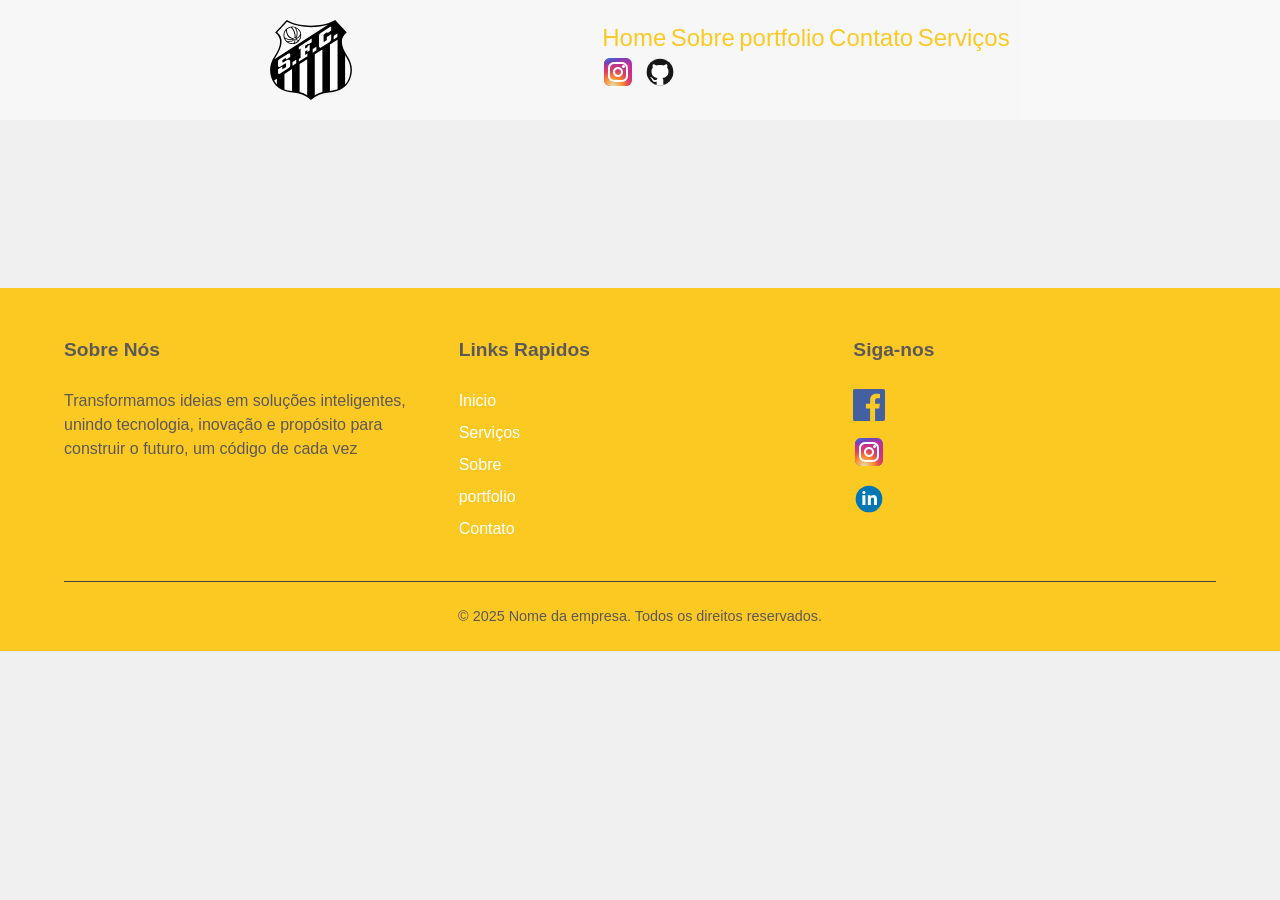
==== contato.html @ b66e67e5 "atulizando o projeto" ====
<!DOCTYPE html>
<html lang="pt-BR">
<head>
    <meta charset="UTF-8">
    <meta name="viewport" content="width=device-width, initial-scale=1.0">
    <title>Contato</title>
    <link rel="stylesheet" href="css/style.css">
</head>
<body>
    <header>
        <img src="img/logo.svg" alt="Logo da pagina" class="logo">
         <input type="checkbox" id="menu-toggle" class="menu-toggle">
        <label for="menu-toggle" class="menu-icon">
            <div class="linha-menu-top"></div>
            <div class="linha-menu-center"></div>
            <div class="linha-menu-bottom"></div>


        </label>

        <nav class="navbar-desktop">
            <a href="index.html">Home</a>
            <a href="sobre.html">Sobre</a>
            <a href="portfolio.html">portfolio</a>
            <a href="contato.html">Contato</a>
            <a href="servicos.html">Serviços</a>
            <ul>
                <li>
                    <a href="https://instagram.com/thurflx.sts"><img src="img/insta.svg" alt="" class="redes"></a>
                </li>
                <li>
                    <a href="https://github.com/thurflx213"><img src="img/git.svg" alt="link git" class="redes"></a>
                </li>
            </ul>
        </nav>
    
    </header>
    <main>
        <section class="cards">
            <h2 class="section-tit"></h2>
 
        </section>
     </main>
     <footer class="main-footer">
         <div class="footer-container">
           <div class="footer-colunas">
             <div class="footer-coluna">
                 <h4>Sobre Nós</h4>
                 <p>Transformamos ideias em soluções inteligentes, unindo tecnologia, inovação e propósito para construir o futuro, um código de cada vez </p>
                 
 
             </div>
 
             <div class="footer-coluna">
                 <h4>Links Rapidos</h4>
                 <ul>
                     <li> <a href="index.html">Inicio</a></li>
                     <li> <a href="servicos.html">Serviços</a></li>
                     <li> <a href="sobre.html">Sobre</a></li>
                     <li> <a href="portfolio.html">portfolio</a></li>
                     <li> <a href="contato.html">Contato</a></li>
                 </ul>
             </div>
             <div class="footer-coluna">
                 <h4>Siga-nos</h4>
                 <ul>
                     <li> <a href="#"><img src="img/face.svg" alt="" class="redes"></a></li>
                     <li> <a href="#"><img src="img/insta.svg" alt="" class="redes"></a></li>
                     <li> <a href="#"><img src="img/linke.svg" alt="" class="redes"></a></li>
                 </ul>
             </div>
            </div>
            <div class="footer-bottom">
                <p>&copy; 2025 Nome da empresa.
                 Todos os direitos reservados.</p>
            </div>
         </div>
     </footer>
</body>
</html>
---- css/style.css ----
@import url("variaveis.css");
@import url("base.css");
@import url("header.css");
@import url("mobile.css");
@import url("animar.css");
@import url("footer.css");
@import url("hero.css");
@import url("cards.css");
@import url("testemunho.css");
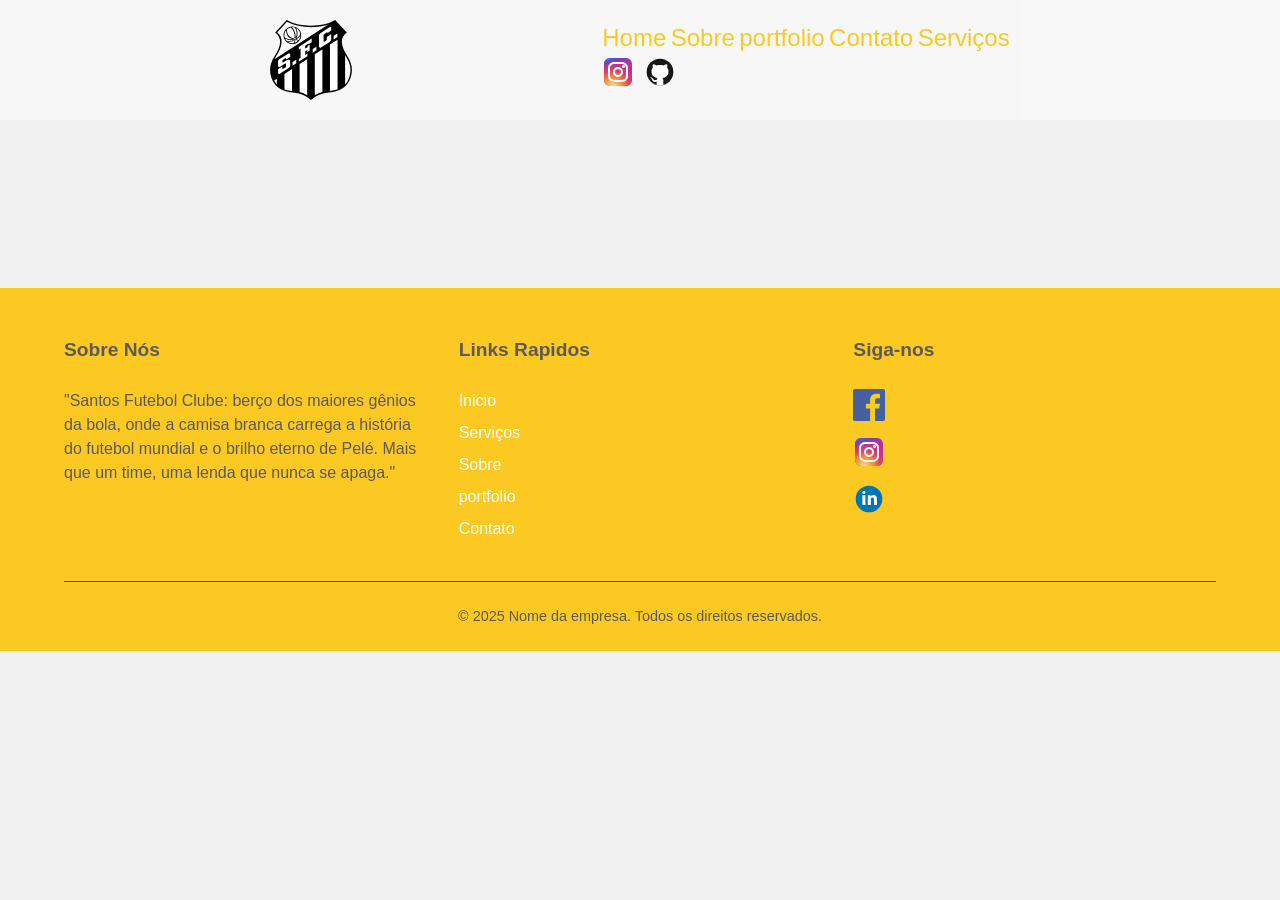
==== commit a8e68764: "adicionando detalhes" ====
--- a/contato.html
+++ b/contato.html
@@ -26,7 +26,7 @@
             <a href="servicos.html">Serviços</a>
             <ul>
                 <li>
-                    <a href="https://instagram.com/thurflx.sts"><img src="img/insta.svg" alt="" class="redes"></a>
+                    <a href="https://instagram.com/santosfc"><img src="img/insta.svg" alt="" class="redes"></a>
                 </li>
                 <li>
                     <a href="https://github.com/thurflx213"><img src="img/git.svg" alt="link git" class="redes"></a>
@@ -46,8 +46,8 @@
            <div class="footer-colunas">
              <div class="footer-coluna">
                  <h4>Sobre Nós</h4>
-                 <p>Transformamos ideias em soluções inteligentes, unindo tecnologia, inovação e propósito para construir o futuro, um código de cada vez </p>
-                 
+                 <p>"Santos Futebol Clube: berço dos maiores gênios da bola, onde a camisa branca carrega a história do futebol mundial e o brilho eterno de Pelé. Mais que um time, uma lenda que nunca se apaga."</p>
+
  
              </div>
  
@@ -65,7 +65,7 @@
                  <h4>Siga-nos</h4>
                  <ul>
                      <li> <a href="#"><img src="img/face.svg" alt="" class="redes"></a></li>
-                     <li> <a href="#"><img src="img/insta.svg" alt="" class="redes"></a></li>
+                     <li> <a href="https://instagram.com/santosfc"><img src="img/insta.svg" alt="" class="redes"></a></li>
                      <li> <a href="#"><img src="img/linke.svg" alt="" class="redes"></a></li>
                  </ul>
              </div>
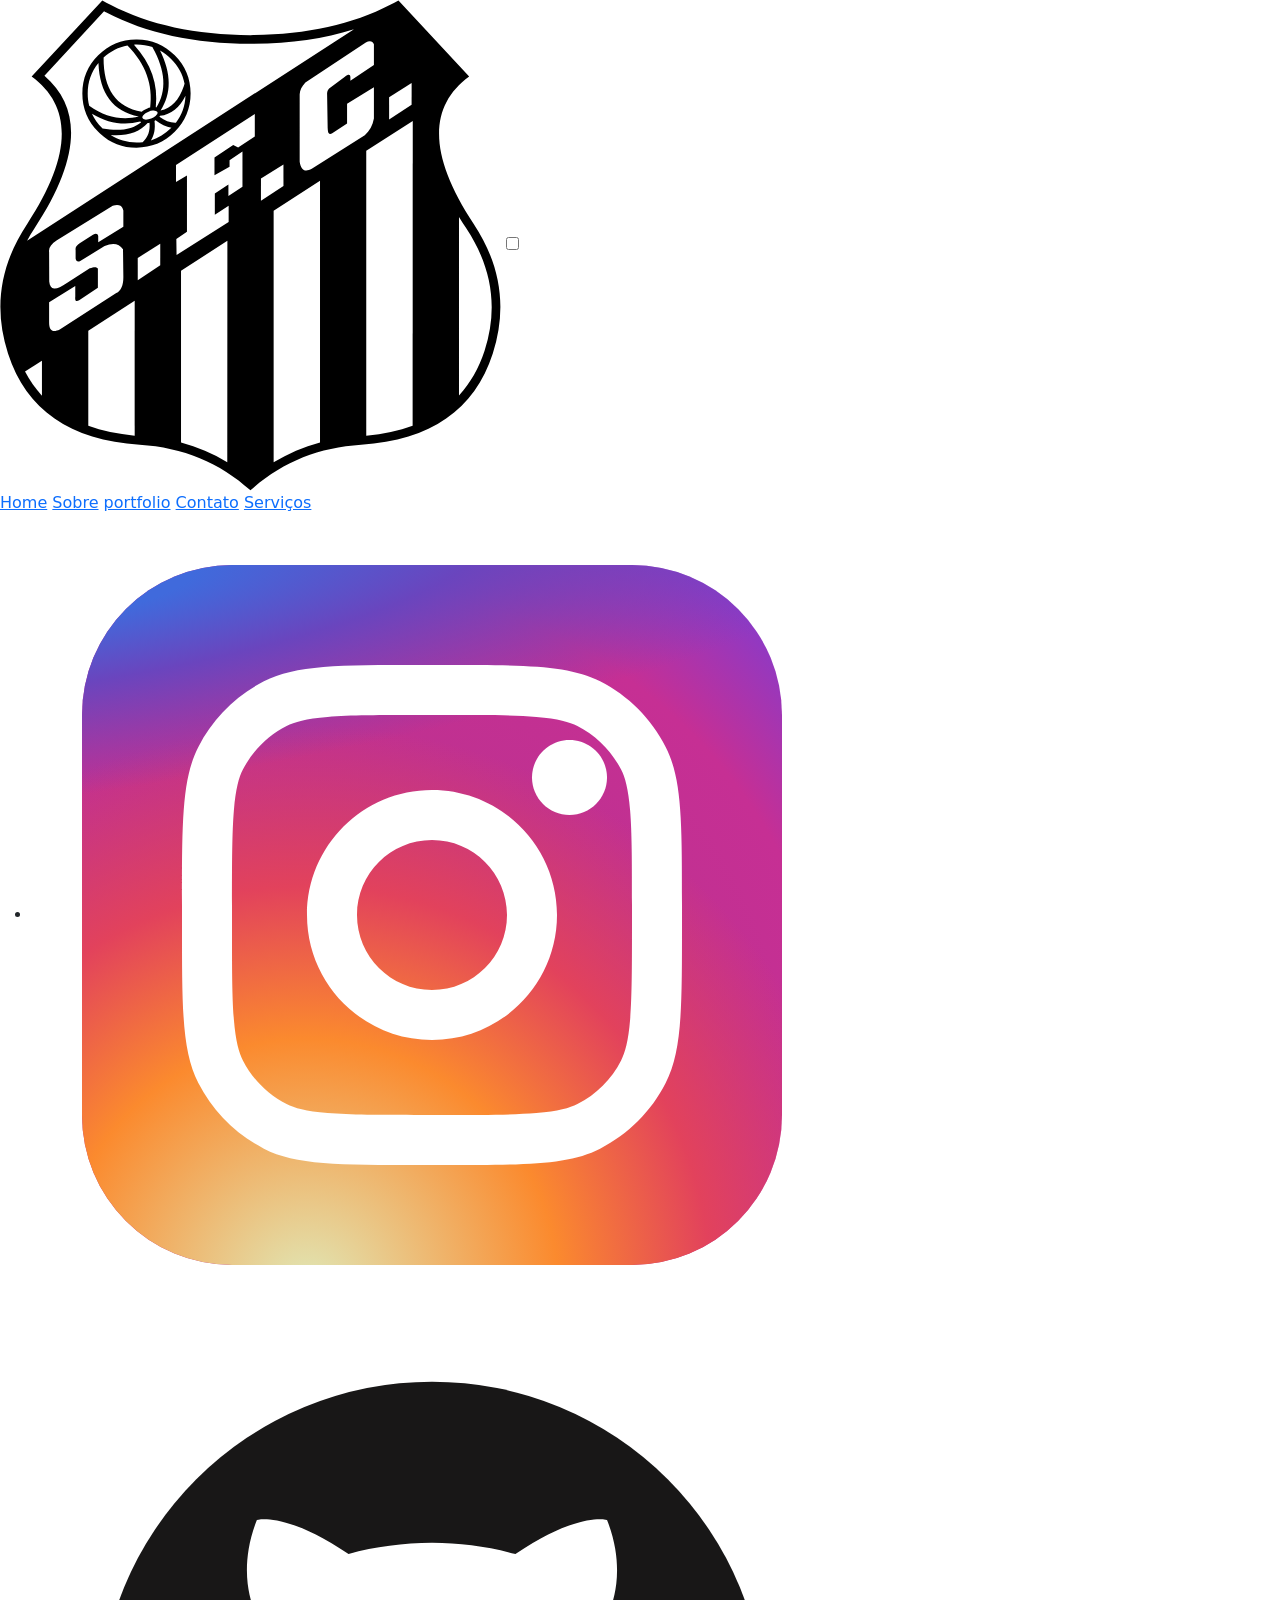
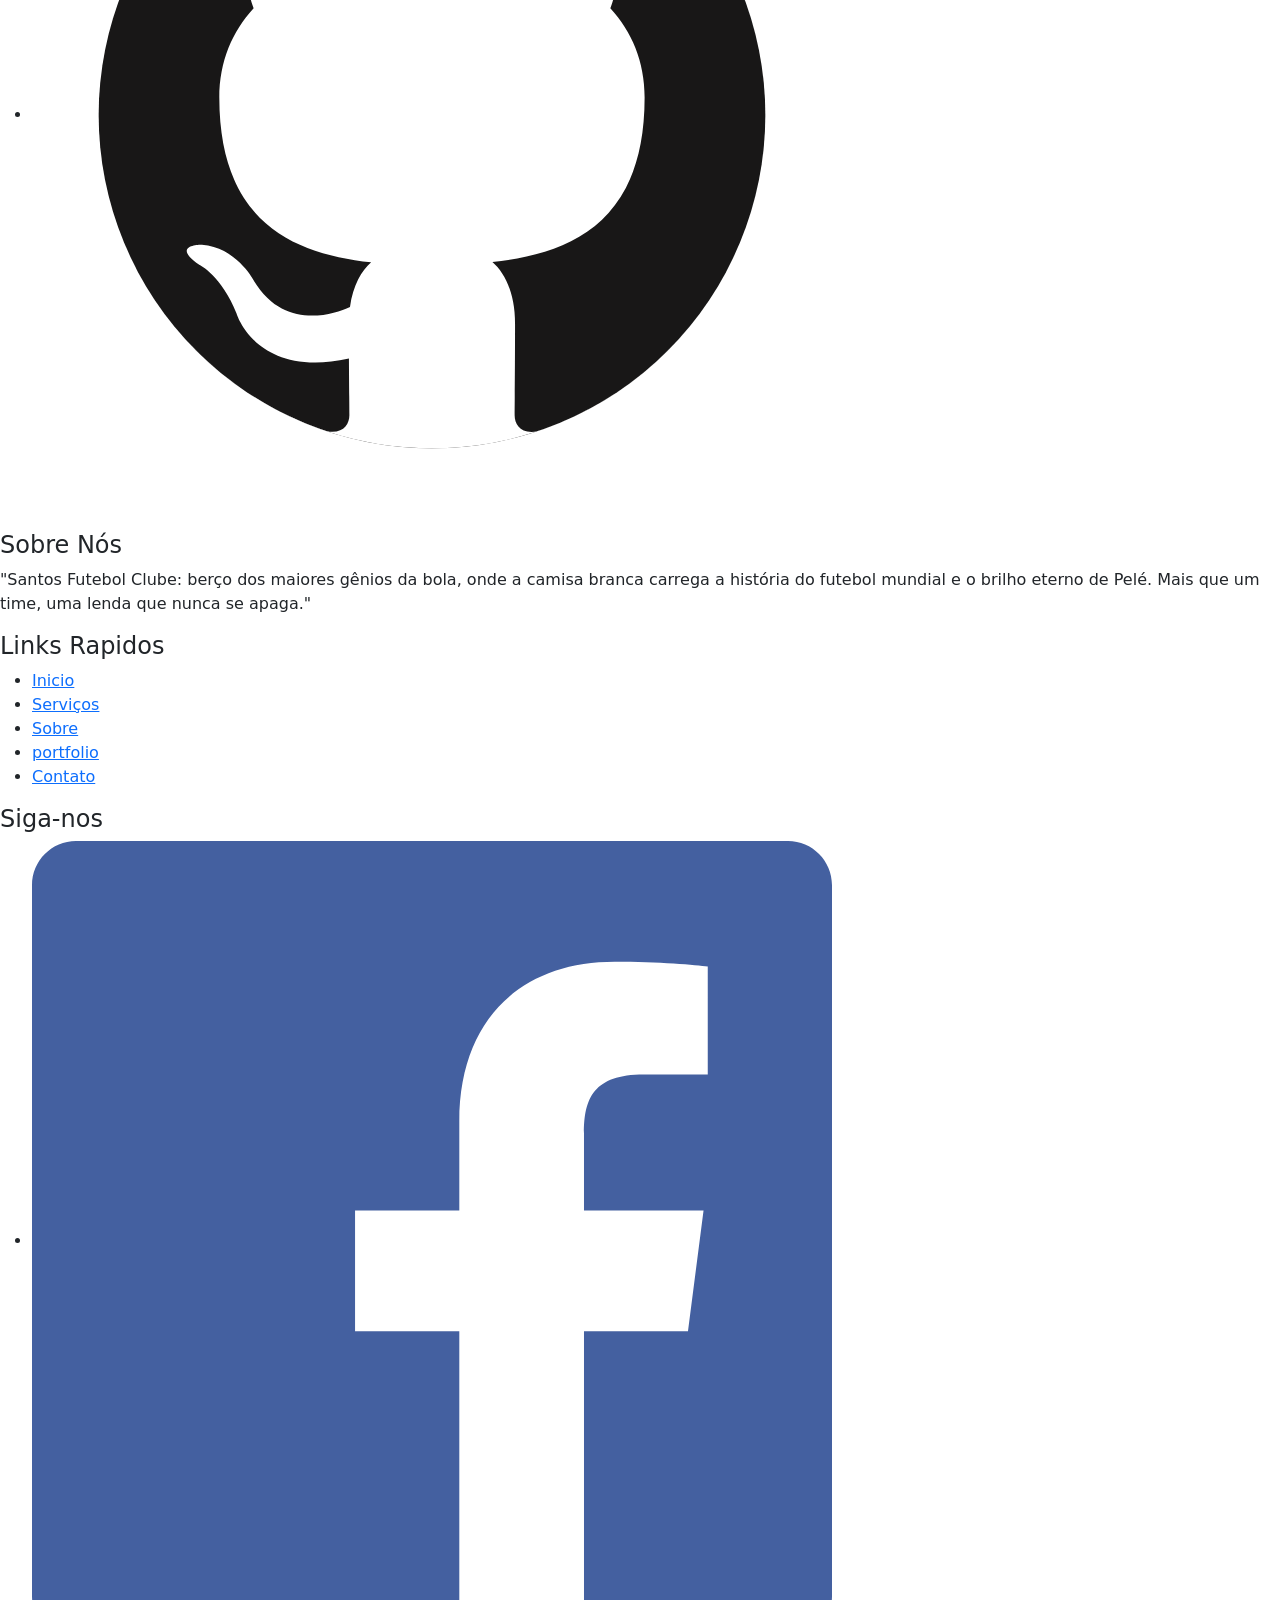
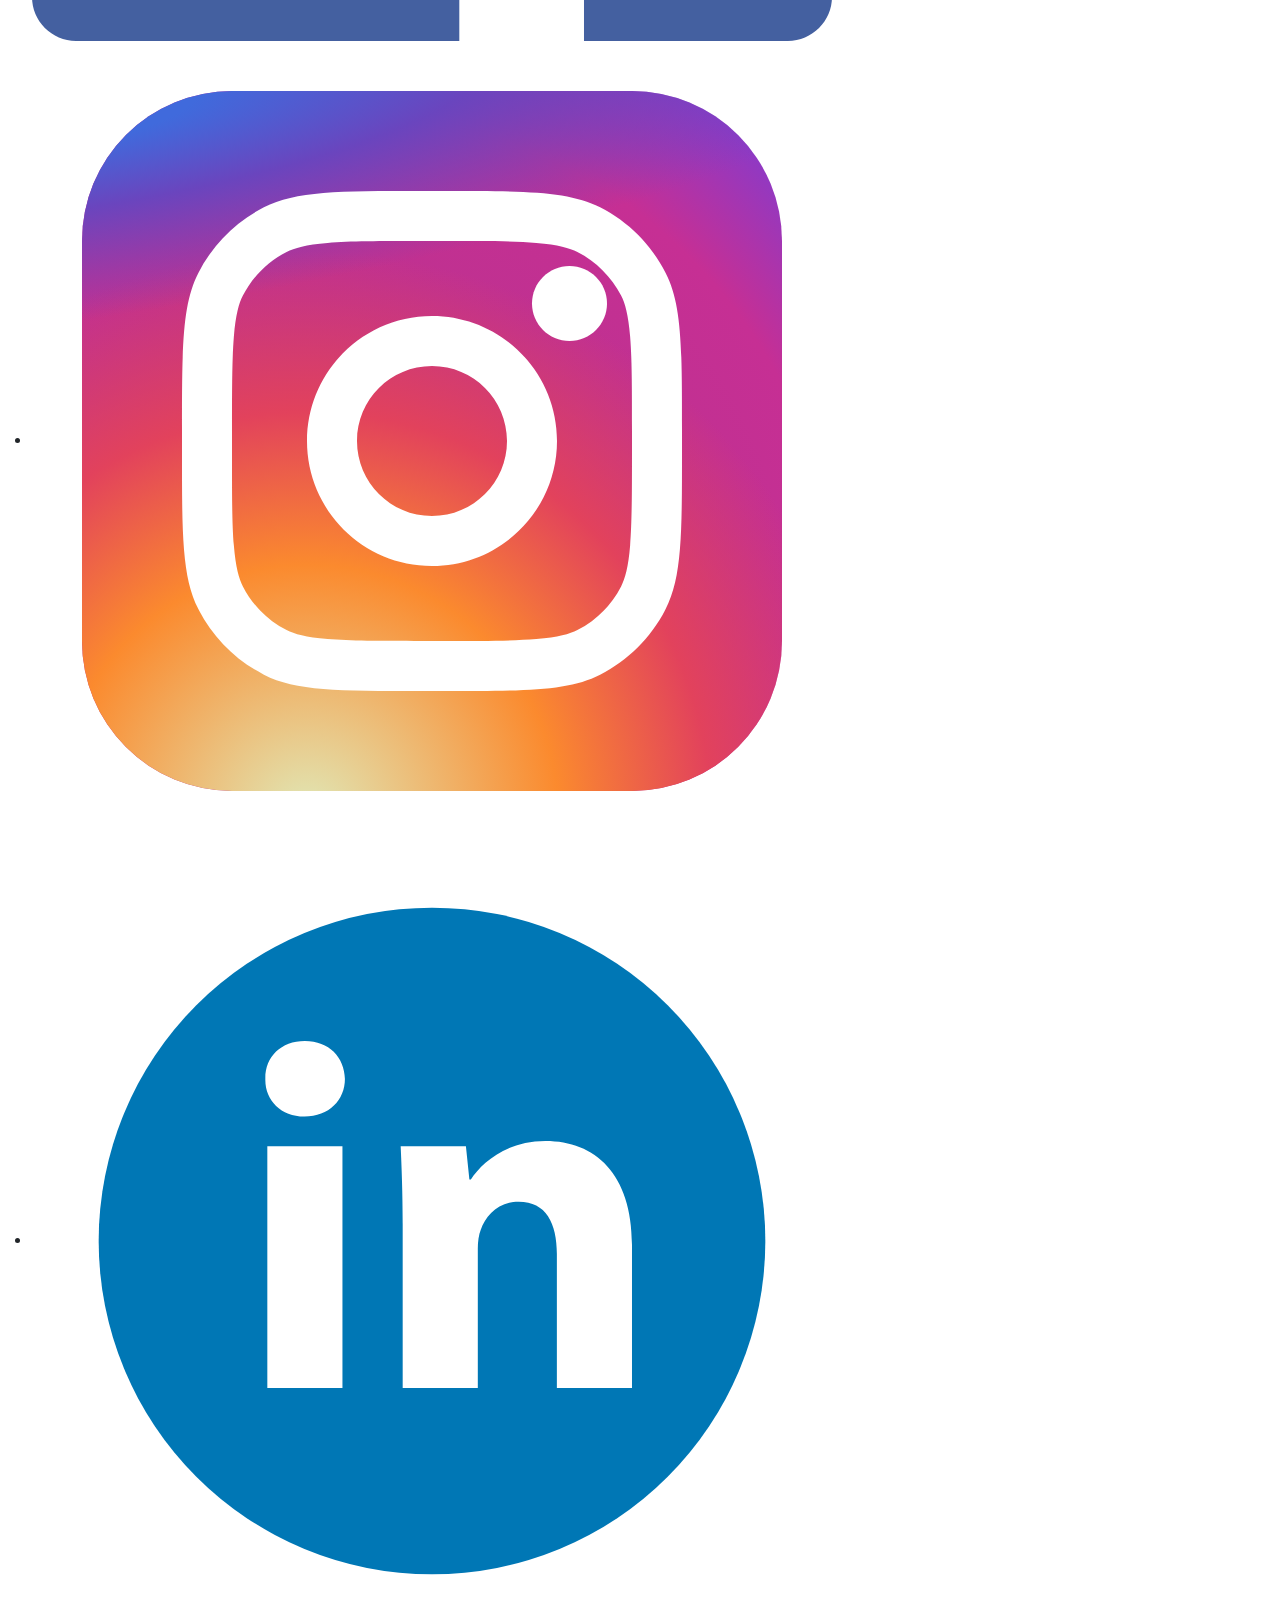
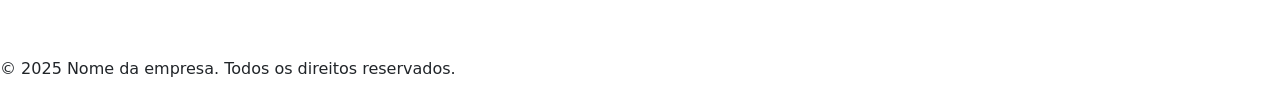
==== commit 59f1d100: "iiiiii" ====
--- a/contato.html
+++ b/contato.html
@@ -4,7 +4,8 @@
     <meta charset="UTF-8">
     <meta name="viewport" content="width=device-width, initial-scale=1.0">
     <title>Contato</title>
-    <link rel="stylesheet" href="css/style.css">
+    <!-- <link rel="stylesheet" href="css/style.css"> -->
+    <link href="https://cdn.jsdelivr.net/npm/bootstrap@5.3.6/dist/css/bootstrap.min.css" rel="stylesheet" integrity="sha384-4Q6Gf2aSP4eDXB8Miphtr37CMZZQ5oXLH2yaXMJ2w8e2ZtHTl7GptT4jmndRuHDT" crossorigin="anonymous">
 </head>
 <body>
     <header>
@@ -76,5 +77,7 @@
             </div>
          </div>
      </footer>
+     <script src="https://cdn.jsdelivr.net/npm/@popperjs/core@2.11.8/dist/umd/popper.min.js" integrity="sha384-I7E8VVD/ismYTF4hNIPjVp/Zjvgyol6VFvRkX/vR+Vc4jQkC+hVqc2pM8ODewa9r" crossorigin="anonymous"></script>
+<script src="https://cdn.jsdelivr.net/npm/bootstrap@5.3.6/dist/js/bootstrap.min.js" integrity="sha384-RuyvpeZCxMJCqVUGFI0Do1mQrods/hhxYlcVfGPOfQtPJh0JCw12tUAZ/Mv10S7D" crossorigin="anonymous"></script>
 </body>
 </html>
